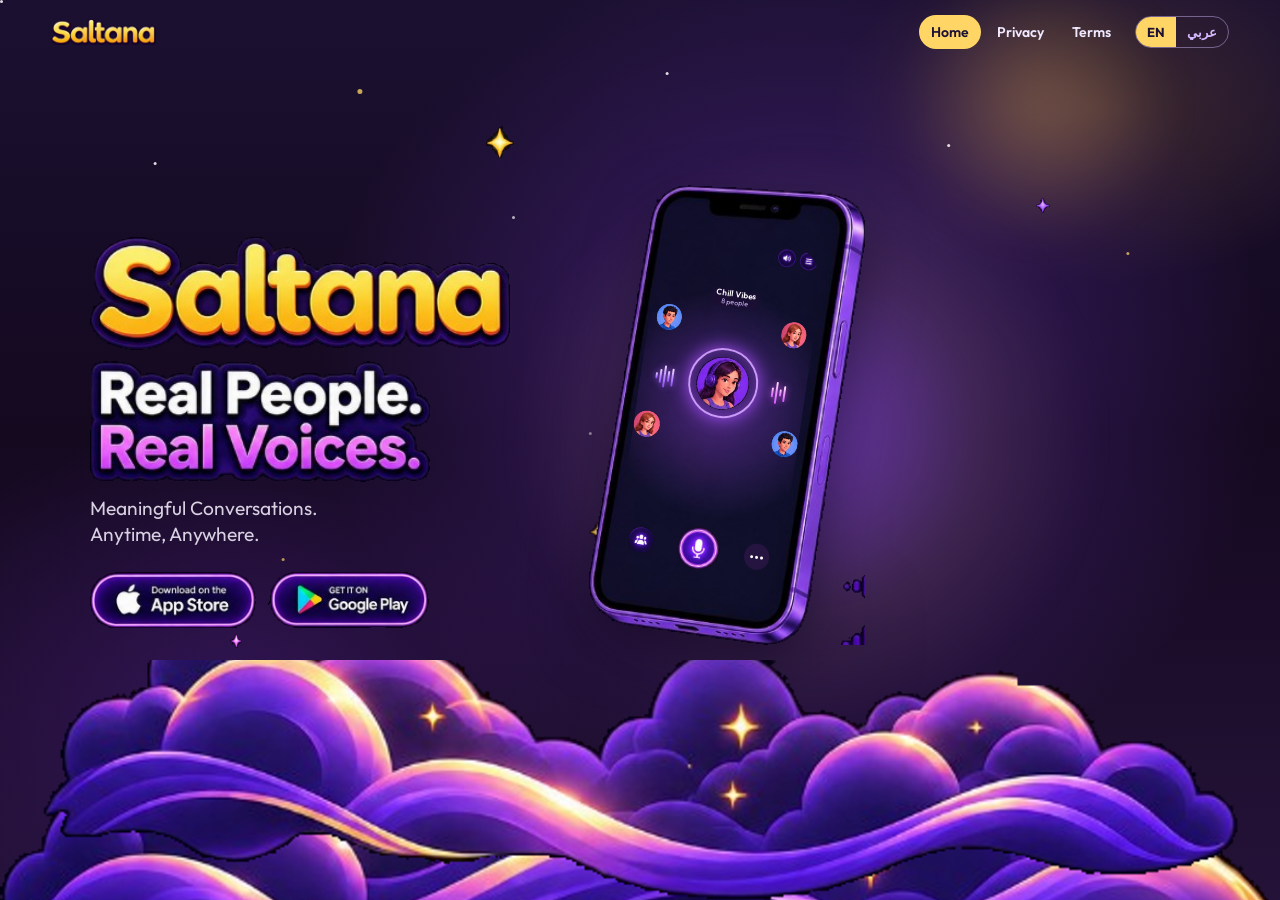
==== index.html @ 7be0dad9 "Show one animated voice room on the phone and join the clouds into a single band." ====
<!DOCTYPE html>
<html lang="en">
<head>
  <meta charset="utf-8">
  <meta name="viewport" content="width=device-width, initial-scale=1">
  <title>Saltana — Real People. Real Voices.</title>
  <meta name="description" content="Saltana is a live voice chat app. Meaningful conversations, anytime, anywhere.">
  <link rel="icon" href="favicon.svg" type="image/svg+xml">
  <link rel="preconnect" href="https://fonts.googleapis.com">
  <link rel="preconnect" href="https://fonts.gstatic.com" crossorigin>
  <link href="https://fonts.googleapis.com/css2?family=Outfit:wght@400;500;600;700&family=Tajawal:wght@400;500;700&display=swap" rel="stylesheet">
  <link rel="stylesheet" href="css/chrome.css?v=3">
  <link rel="stylesheet" href="styles.css?v=42">
  <script>
    (function () {
      if (localStorage.getItem("saltana-lang") === "ar") {
        document.documentElement.lang = "ar";
        document.documentElement.dir = "rtl";
      }
    })();
  </script>
</head>
<body data-page="home" data-title="title_home">
  <div class="page">
    <div class="sky" aria-hidden="true">
      <div class="glow glow-phone"></div>
      <div class="glow glow-gold"></div>
      <div class="stars"></div>
      <img class="spark a" src="assets/spark.png?v=2" alt="">
      <img class="spark b" src="assets/spark-c.png" alt="">
      <img class="spark c" src="assets/spark-sm.png?v=2" alt="">
      <img class="spark d" src="assets/spark-d.png" alt="">
      <div class="cloud-band">
        <img src="assets/cloud-band.png?v=5" alt="">
      </div>
    </div>

    <header class="topbar">
      <a class="home-mark" href="index.html"><img src="assets/wordmark.png?v=1" alt="Saltana"></a>
      <nav class="menu">
        <a href="index.html" data-nav="home" data-i18n="nav_home">Home</a>
        <a href="privacy.html" data-nav="privacy" data-i18n="nav_privacy">Privacy</a>
        <a href="terms.html" data-nav="terms" data-i18n="nav_terms">Terms</a>
        <div class="langs" role="group" aria-label="Language">
          <button type="button" data-set-lang="en">EN</button>
          <button type="button" data-set-lang="ar">عربي</button>
        </div>
      </nav>
    </header>

    <main>
      <section class="brand">
        <img class="logo" src="assets/logo.png?v=5" alt="Saltana" data-i18n-alt="alt_logo">
        <img class="headline" src="assets/headline.png" alt="Real People. Real Voices.">
        <h1 data-i18n-html="hero_title">Real People.<br><em>Real Voices.</em></h1>
        <p data-i18n-html="hero_sub">Meaningful Conversations.<br>Anytime, Anywhere.</p>
        <div class="stores">
          <a href="https://apps.apple.com/app/saltana">
            <img src="assets/app-store.png?v=3" alt="Download on the App Store" data-i18n-alt="alt_apple">
          </a>
          <a href="https://play.google.com/store/apps/details?id=com.saltana.app">
            <img src="assets/google-play.png?v=3" alt="Get it on Google Play" data-i18n-alt="alt_play">
          </a>
        </div>
      </section>
      <div class="devices">
        <div class="phone">
          <img class="bezel" src="assets/live/phone.png?v=1" alt="Saltana voice room on a phone" data-i18n-alt="alt_phone">
          <div class="screen" aria-hidden="true">
            <div class="hud">
              <img src="assets/live/speaker.png?v=1" alt="">
              <img src="assets/live/menu.png?v=1" alt="">
            </div>
            <div class="room"><b>Chill Vibes</b><span>8 people</span></div>
            <img class="seat s1" src="assets/live/ava2.png?v=1" alt="">
            <img class="seat s2" src="assets/live/ava3.png?v=1" alt="">
            <img class="seat s3" src="assets/live/ava3.png?v=1" alt="">
            <img class="seat s4" src="assets/live/ava2.png?v=1" alt="">
            <span class="eq left">
              <i></i><i></i><i></i><i></i><i></i>
            </span>
            <span class="eq right">
              <i></i><i></i><i></i><i></i>
            </span>
            <div class="hero">
              <i></i>
              <img src="assets/live/ava1.png?v=1" alt="">
            </div>
            <div class="dock">
              <img src="assets/live/people.png?v=1" alt="">
              <div class="mic">
                <i></i>
                <i></i>
                <img src="assets/live/mic.png?v=1" alt="">
              </div>
              <span class="more"><i></i><i></i><i></i></span>
            </div>
          </div>
        </div>
      </div>
    </main>
  </div>
  <script src="js/i18n.js"></script>
</body>
</html>
---- css/chrome.css ----
* { box-sizing: border-box; }

html, body {
  margin: 0;
  background: #14091f;
  color: #f6f1ff;
  font-family: Outfit, "Segoe UI", sans-serif;
}

html[lang="ar"] body {
  font-family: Tajawal, Outfit, sans-serif;
}

.topbar {
  position: relative;
  z-index: 8;
  direction: ltr;
  display: flex;
  align-items: center;
  justify-content: space-between;
  gap: 16px;
  min-height: 64px;
  padding: 10px 4vw;
}

.home-mark {
  display: flex;
  align-items: center;
  flex: none;
  line-height: 0;
  text-decoration: none;
}

.home-mark img {
  height: 26px;
  width: auto;
  display: block;
}

.menu {
  display: flex;
  align-items: center;
  justify-content: flex-end;
  flex-wrap: wrap;
  gap: 4px;
}

.menu a {
  color: #efe8ff;
  text-decoration: none;
  font-size: 14px;
  font-weight: 600;
  padding: 8px 12px;
  border-radius: 999px;
}

.menu a:hover { color: #ffd666; }

.menu a[aria-current="page"] {
  background: #ffd666;
  color: #1e1235;
}

.langs {
  display: flex;
  margin-inline-start: 8px;
  border: 1px solid rgba(212, 187, 255, 0.45);
  border-radius: 999px;
  overflow: hidden;
}

.langs button {
  appearance: none;
  border: 0;
  background: transparent;
  color: #d4bbff;
  font: inherit;
  font-size: 13px;
  font-weight: 700;
  padding: 7px 11px;
  cursor: pointer;
}

.langs button[aria-pressed="true"] {
  background: #ffd666;
  color: #1e1235;
}

@media (max-width: 720px) {
  .topbar { min-height: 54px; padding: 8px 3vw; gap: 8px; }
  .home-mark img { height: 20px; }
  .menu a { font-size: 12px; padding: 6px 8px; }
  .langs { margin-inline-start: 4px; }
  .langs button { font-size: 12px; padding: 6px 8px; }
}
---- styles.css ----
* { box-sizing: border-box; }

html, body {
  height: 100%;
  overflow: hidden;
  color: #fff;
}

.page {
  position: relative;
  height: 100vh;
  height: 100dvh;
  display: flex;
  flex-direction: column;
  overflow: hidden;
  background:
    radial-gradient(ellipse 55% 70% at 62% 42%, rgba(98, 48, 176, 0.55), transparent 68%),
    radial-gradient(ellipse 40% 45% at 18% 78%, rgba(74, 28, 130, 0.45), transparent 70%),
    radial-gradient(ellipse 30% 28% at 86% 12%, rgba(255, 186, 72, 0.16), transparent 70%),
    linear-gradient(180deg, #1b1030 0%, #14091f 48%, #241238 100%);
}

.sky { position: absolute; inset: 0; pointer-events: none; }

.glow {
  position: absolute;
  border-radius: 50%;
  filter: blur(20px);
}

.glow-phone {
  width: 46vw;
  height: 46vw;
  right: 14vw;
  top: 16vh;
  background: radial-gradient(circle, rgba(168, 92, 255, 0.45), rgba(255, 214, 102, 0.08) 42%, transparent 70%);
  animation: pulse 8s ease-in-out infinite;
}

.glow-gold {
  width: 22vw;
  height: 22vw;
  right: 8vw;
  top: -4vh;
  background: radial-gradient(circle, rgba(255, 196, 90, 0.28), transparent 68%);
}

.stars {
  position: absolute;
  width: 3px;
  height: 3px;
  border-radius: 50%;
  background: #fff;
  box-shadow:
    12vw 18vh 0 0 #fff,
    28vw 10vh 0 1px rgba(255, 214, 102, 0.9),
    40vw 24vh 0 0 rgba(255, 255, 255, 0.8),
    52vw 8vh 0 0 #fff,
    63vw 30vh 0 1px rgba(212, 187, 255, 0.9),
    8vw 42vh 0 0 rgba(255, 255, 255, 0.7),
    22vw 62vh 0 0 rgba(255, 214, 102, 0.8),
    74vw 16vh 0 0 #fff,
    88vw 28vh 0 0 rgba(255, 214, 102, 0.85),
    46vw 48vh 0 0 rgba(255, 255, 255, 0.55);
  opacity: 0.85;
}

.spark { position: absolute; }
.spark.a { width: 28px; top: 14vh; left: 38vw; animation: drift 9s ease-in-out infinite; }
.spark.b { width: 18px; top: 58vh; left: 46vw; animation: drift 11s ease-in-out infinite reverse; }
.spark.c { width: 14px; top: 22vh; right: 18vw; animation: drift 8s ease-in-out infinite; }
.spark.d { width: 12px; bottom: 28vh; left: 18vw; }

.cloud-band {
  position: absolute;
  z-index: 2;
  left: 0;
  right: 0;
  bottom: 0;
  height: 240px;
  overflow: hidden;
  pointer-events: none;
}

.cloud-band img {
  position: absolute;
  left: 0;
  width: 100%;
  height: 100%;
  object-fit: cover;
  object-position: center 45%;
}

.ribbons {
  position: absolute;
  z-index: 3;
  inset-inline-end: 1vw;
  bottom: 8px;
  width: min(340px, 30vw);
  display: flex;
  flex-direction: column;
  align-items: flex-end;
  pointer-events: none;
}

.ribbons img {
  display: block;
  width: 100%;
  height: auto;
}

.ribbons img:nth-child(1) { width: 42%; margin-bottom: -18px; }
.ribbons img:nth-child(2) { width: 72%; margin-bottom: -28px; }

main {
  position: relative;
  z-index: 5;
  flex: 1;
  min-height: 0;
  display: flex;
  align-items: center;
  justify-content: flex-start;
  width: 100%;
  padding: 0 5vw 11vh 7vw;
}

.brand {
  width: min(440px, 42%);
  flex: 0 0 auto;
}

.logo {
  width: min(420px, 34vw);
  height: auto;
  display: block;
  margin-bottom: 1.2vh;
}

.headline {
  width: min(340px, 28vw);
  height: auto;
  display: block;
  margin-bottom: 1.4vh;
}

html:not([lang="ar"]) h1 { display: none; }
html[lang="ar"] .headline { display: none; }

h1 {
  margin: 0;
  font-size: clamp(36px, 4.8vw, 76px);
  font-weight: 700;
  line-height: 0.96;
  letter-spacing: -0.035em;
}

h1 em {
  font-style: normal;
  color: #d4bbff;
  text-shadow: 0 0 22px rgba(179, 136, 255, 0.55);
}

.brand p {
  margin: 1.6vh 0 0;
  color: rgba(246, 241, 255, 0.86);
  font-size: clamp(15px, 1.5vw, 24px);
  line-height: 1.35;
}

.stores {
  display: flex;
  flex-wrap: wrap;
  gap: 12px;
  margin-top: 2.6vh;
}

.stores a {
  display: block;
  line-height: 0;
  transition: transform 0.2s ease, filter 0.2s ease;
}

.stores a:hover {
  transform: translateY(-2px);
  filter: brightness(1.08);
}

.stores img { height: 56px; width: auto; display: block; }

.devices {
  position: absolute;
  z-index: 4;
  inset-inline-start: 46%;
  top: 42%;
  width: min(430px, 36vw);
  height: min(460px, calc(100dvh - 250px));
  transform: translateY(-50%);
  animation: float 6.5s ease-in-out infinite;
}

.phone {
  position: absolute;
  left: 0;
  top: 0;
  height: min(100%, calc(100dvh - 430px));
  aspect-ratio: 253 / 421;
  filter: drop-shadow(0 22px 28px rgba(12, 4, 28, 0.55));
}

.phone .bezel {
  display: block;
  width: 100%;
  height: 100%;
  object-fit: contain;
}

.screen {
  position: absolute;
  left: 47%;
  top: 49%;
  width: 60%;
  height: 74%;
  transform: translate(-50%, -50%) rotate(8.4deg);
  overflow: hidden;
  border-radius: 14%;
  font-family: Outfit, Tajawal, sans-serif;
  container-type: inline-size;
}

.screen::before {
  content: "";
  position: absolute;
  inset: 0;
  background: radial-gradient(circle at 50% 48%, rgba(150, 70, 230, 0.45), transparent 58%);
}

.hud {
  position: absolute;
  top: 0;
  right: 4%;
  display: flex;
  gap: 4px;
  z-index: 2;
}

.hud img { width: 18px; height: auto; display: block; }

.room {
  position: absolute;
  z-index: 2;
  left: 50%;
  top: 14%;
  transform: translateX(-50%);
  width: max-content;
  max-width: 46%;
  margin: 0;
  padding: 0.5cqw 2.2cqw 0.7cqw;
  border-radius: 1.6cqw;
  background: rgba(28, 14, 52, 0.72);
  text-align: center;
  line-height: 1.05;
}

.room b,
.room span {
  display: block;
  margin: 0;
  line-height: 1.05;
}

.room b {
  color: #fff;
  font-size: 5cqw;
  font-weight: 600;
}

.room span {
  color: #d4bbff;
  font-size: 4.2cqw;
}

.seat {
  position: absolute;
  width: 16%;
  aspect-ratio: 1;
  border-radius: 50%;
  z-index: 2;
  animation: talk 3.2s ease-in-out infinite;
}

.s1 { left: 4%; top: 21%; }
.s2 { left: 80%; top: 21%; animation-delay: -0.8s; }
.s3 { left: 0%; top: 53%; animation-delay: -1.6s; }
.s4 { left: 84%; top: 53%; animation-delay: -2.4s; }

.hero {
  position: absolute;
  z-index: 2;
  left: 34%;
  top: 34%;
  width: 32%;
}

.hero img {
  position: relative;
  z-index: 1;
  width: 100%;
  display: block;
  border-radius: 50%;
}

.hero i {
  position: absolute;
  inset: -16%;
  border-radius: 50%;
  border: 2px solid rgba(210, 160, 255, 0.95);
  box-shadow: 0 0 18px rgba(170, 80, 255, 0.95), inset 0 0 12px rgba(170, 80, 255, 0.45);
  animation: glow 1.3s ease-in-out infinite;
}

.eq {
  position: absolute;
  z-index: 2;
  top: 39%;
  height: 22px;
  display: flex;
  align-items: center;
  gap: 2px;
}

.eq.left { left: 9%; }
.eq.right { right: 12%; }

.eq i {
  display: block;
  width: 2px;
  border-radius: 99px;
  transform-origin: center;
  animation: bar 0.7s ease-in-out infinite;
}

.eq.left i {
  background: linear-gradient(#f4dcff, #8a45ff);
  box-shadow: 0 0 6px rgba(170, 110, 255, 0.85);
}

.eq.right i {
  width: 2px;
  background: linear-gradient(#ffe0f4, #d454ff);
  box-shadow: 0 0 6px rgba(220, 90, 255, 0.8);
}

.eq.left i:nth-child(1) { height: 28%; animation-duration: 0.42s; }
.eq.left i:nth-child(2) { height: 62%; animation-duration: 0.68s; animation-delay: -0.2s; }
.eq.left i:nth-child(3) { height: 100%; animation-duration: 0.51s; animation-delay: -0.34s; }
.eq.left i:nth-child(4) { height: 48%; animation-duration: 0.76s; animation-delay: -0.12s; }
.eq.left i:nth-child(5) { height: 84%; animation-duration: 0.47s; animation-delay: -0.48s; }
.eq.left i:nth-child(6) { height: 36%; animation-duration: 0.63s; animation-delay: -0.22s; }
.eq.left i:nth-child(7) { height: 18%; animation-duration: 0.55s; animation-delay: -0.4s; }

.eq.right i:nth-child(1) { height: 46%; animation-duration: 0.58s; animation-delay: -0.08s; }
.eq.right i:nth-child(2) { height: 100%; animation-duration: 0.44s; animation-delay: -0.3s; }
.eq.right i:nth-child(3) { height: 34%; animation-duration: 0.81s; animation-delay: -0.16s; }
.eq.right i:nth-child(4) { height: 72%; animation-duration: 0.53s; animation-delay: -0.42s; }
.eq.right i:nth-child(5) { height: 22%; animation-duration: 0.66s; animation-delay: -0.24s; }

.dock {
  position: absolute;
  z-index: 3;
  left: 7%;
  right: 7%;
  bottom: 3%;
  display: flex;
  align-items: center;
  justify-content: space-between;
}

.dock > img { width: 18%; height: auto; display: block; }

.mic {
  position: relative;
  width: 30%;
}

.mic img {
  position: relative;
  z-index: 1;
  width: 100%;
  display: block;
}

.mic i {
  position: absolute;
  left: 8%;
  top: 8%;
  width: 84%;
  height: 84%;
  border-radius: 50%;
  border: 2px solid rgba(220, 180, 255, 0.95);
  animation: ping 1.5s ease-out infinite;
}

.mic i:nth-child(2) { animation-delay: 0.75s; }

.more {
  width: 18%;
  aspect-ratio: 1;
  border-radius: 50%;
  background: #24143f;
  display: flex;
  align-items: center;
  justify-content: center;
  gap: 2px;
}

.more i {
  width: 3px;
  height: 3px;
  border-radius: 50%;
  background: #fff;
}

@keyframes talk {
  0%, 62%, 100% { transform: scale(1); filter: none; }
  18%, 40% { transform: scale(1.16); filter: drop-shadow(0 0 8px rgba(220, 190, 255, 1)); }
}

@keyframes glow {
  0%, 100% { transform: scale(0.9); opacity: 0.65; }
  50% { transform: scale(1.08); opacity: 1; }
}

@keyframes bar {
  0%, 100% { transform: scaleY(0.28); }
  50% { transform: scaleY(1); }
}

@keyframes ping {
  0% { transform: scale(0.78); opacity: 0.9; }
  100% { transform: scale(1.65); opacity: 0; }
}

html[dir="rtl"] .room { transform: translateX(-50%) scaleX(-1); }

html[dir="rtl"] .devices {
  animation-name: float-flip;
}

@keyframes float {
  0%, 100% { transform: translateY(-50%); }
  50% { transform: translateY(calc(-50% - 8px)); }
}

.cast {
  position: absolute;
  z-index: 4;
  inset-inline-end: 2vw;
  top: 13vh;
  width: min(170px, 14vw);
  display: flex;
  flex-direction: column;
  align-items: flex-end;
  gap: 8px;
  pointer-events: none;
}

.cast .ava { width: 72%; height: auto; }
.cast .grid { width: 100%; height: auto; }
.cast .mic { width: 48%; height: auto; margin-inline-end: 8%; }
.cast .row { display: flex; align-items: center; gap: 6px; }
.cast .row img { width: 34px; height: auto; }

@keyframes float-flip {
  0%, 100% { transform: translateY(-50%) scaleX(-1); }
  50% { transform: translateY(calc(-50% - 8px)) scaleX(-1); }
}

@keyframes drift {
  0%, 100% { transform: translateY(0); }
  50% { transform: translateY(-6px); }
}

@keyframes pulse {
  0%, 100% { opacity: 0.75; }
  50% { opacity: 1; }
}

@media (min-width: 1400px) {
  .brand { width: min(500px, 34%); }
  .logo { width: min(460px, 24vw); }
  .headline { width: min(360px, 20vw); }
  .devices {
    width: min(560px, 32vw);
    height: min(600px, calc(100dvh - 280px));
  }
  .cloud-band { height: 280px; }
}

@media (max-height: 760px) and (min-width: 901px) {
  .logo { width: min(300px, 28vw); margin-bottom: 1vh; }
  .headline { width: min(240px, 24vw); }
  .devices { width: min(340px, 34vw); height: min(380px, calc(100dvh - 210px)); }
  .cloud-band { height: 190px; }
  .cast { width: 120px; top: 12vh; }
  .cast .row img { width: 26px; }
  h1 { font-size: clamp(28px, 3.8vw, 48px); }
  .brand p { font-size: 15px; margin-top: 1vh; }
  .stores { margin-top: 1.4vh; }
  .stores img { height: 44px; }
  .ribbons { width: min(240px, 26vw); }
  main { padding-bottom: 8vh; }
}

@media (max-width: 900px) {
  main {
    justify-content: flex-start;
    padding: 0 4vw 10vh 5vw;
  }

  .brand {
    width: min(260px, 46%);
    text-align: start;
  }

  .devices { inset-inline-start: 48%; width: min(220px, 42%); height: min(320px, calc(100dvh - 180px)); }
  .cast, .ribbons { display: none; }

  .logo { width: min(200px, 48vw); margin: 0 0 1vh; }
  .headline { width: min(170px, 42vw); margin-bottom: 1vh; }
  h1 { font-size: clamp(20px, 4.2vw, 32px); }
  .brand p { font-size: 12px; margin-top: 0.8vh; }
  .stores { margin-top: 1.2vh; gap: 8px; }
  .stores img { height: 34px; }

  .cloud-band { height: 150px; }
}

@media (max-width: 900px) and (max-height: 700px) {
  .logo { width: 150px; }
  .headline { width: 130px; }
  h1 { font-size: 20px; }
  .stores img { height: 30px; }
}

@media (prefers-reduced-motion: reduce) {
  .devices, .spark, .glow-phone { animation: none; }
}
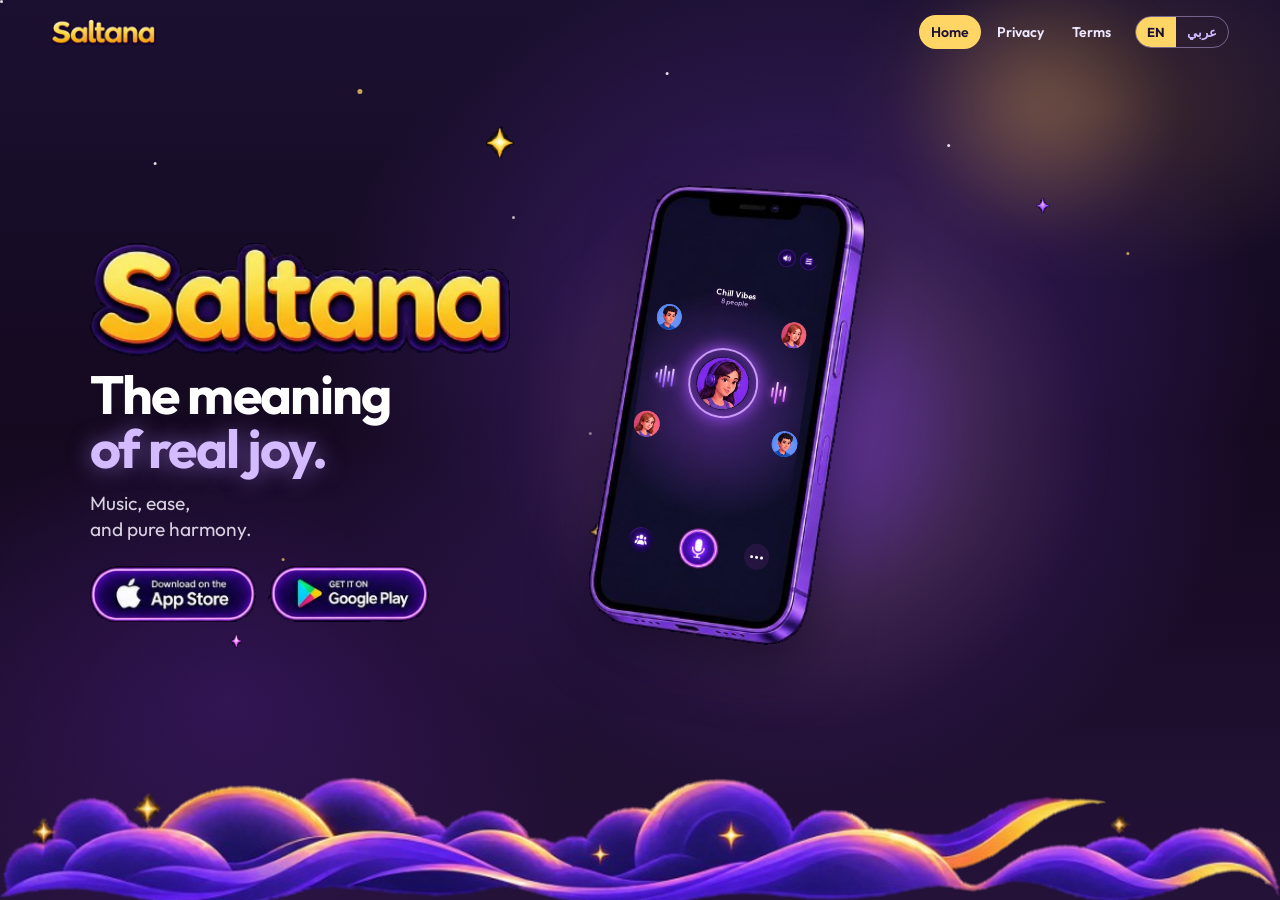
==== commit 687c1d6c: "Set the slogan around real joy and sit a sharper cloud wave on the bottom of the page." ====
--- a/index.html
+++ b/index.html
@@ -3,14 +3,14 @@
 <head>
   <meta charset="utf-8">
   <meta name="viewport" content="width=device-width, initial-scale=1">
-  <title>Saltana — Real People. Real Voices.</title>
-  <meta name="description" content="Saltana is a live voice chat app. Meaningful conversations, anytime, anywhere.">
+  <title>Saltana — The meaning of real joy.</title>
+  <meta name="description" content="Saltana is a live voice chat app. The meaning of real joy.">
   <link rel="icon" href="favicon.svg" type="image/svg+xml">
   <link rel="preconnect" href="https://fonts.googleapis.com">
   <link rel="preconnect" href="https://fonts.gstatic.com" crossorigin>
   <link href="https://fonts.googleapis.com/css2?family=Outfit:wght@400;500;600;700&family=Tajawal:wght@400;500;700&display=swap" rel="stylesheet">
   <link rel="stylesheet" href="css/chrome.css?v=3">
-  <link rel="stylesheet" href="styles.css?v=42">
+  <link rel="stylesheet" href="styles.css?v=50">
   <script>
     (function () {
       if (localStorage.getItem("saltana-lang") === "ar") {
@@ -31,7 +31,7 @@
       <img class="spark c" src="assets/spark-sm.png?v=2" alt="">
       <img class="spark d" src="assets/spark-d.png" alt="">
       <div class="cloud-band">
-        <img src="assets/cloud-band.png?v=5" alt="">
+        <img src="assets/cloud-band.png?v=9" alt="">
       </div>
     </div>
 
@@ -51,9 +51,8 @@
     <main>
       <section class="brand">
         <img class="logo" src="assets/logo.png?v=5" alt="Saltana" data-i18n-alt="alt_logo">
-        <img class="headline" src="assets/headline.png" alt="Real People. Real Voices.">
-        <h1 data-i18n-html="hero_title">Real People.<br><em>Real Voices.</em></h1>
-        <p data-i18n-html="hero_sub">Meaningful Conversations.<br>Anytime, Anywhere.</p>
+        <h1 data-i18n-html="hero_title">The meaning<br><em>of real joy.</em></h1>
+        <p data-i18n-html="hero_sub">Music, ease,<br>and pure harmony.</p>
         <div class="stores">
           <a href="https://apps.apple.com/app/saltana">
             <img src="assets/app-store.png?v=3" alt="Download on the App Store" data-i18n-alt="alt_apple">
@@ -65,7 +64,7 @@
       </section>
       <div class="devices">
         <div class="phone">
-          <img class="bezel" src="assets/live/phone.png?v=1" alt="Saltana voice room on a phone" data-i18n-alt="alt_phone">
+          <img class="bezel" src="assets/live/phone.png?v=3" alt="Saltana voice room on a phone" data-i18n-alt="alt_phone">
           <div class="screen" aria-hidden="true">
             <div class="hud">
               <img src="assets/live/speaker.png?v=1" alt="">
@@ -100,6 +99,6 @@
       </div>
     </main>
   </div>
-  <script src="js/i18n.js"></script>
+  <script src="js/i18n.js?v=6"></script>
 </body>
 </html>
--- a/styles.css
+++ b/styles.css
@@ -76,19 +76,18 @@
   z-index: 2;
   left: 0;
   right: 0;
-  bottom: 0;
-  height: 240px;
-  overflow: hidden;
+  bottom: -8px;
+  aspect-ratio: 3965 / 407;
   pointer-events: none;
 }
 
 .cloud-band img {
   position: absolute;
-  left: 0;
+  inset: 0;
   width: 100%;
   height: 100%;
-  object-fit: cover;
-  object-position: center 45%;
+  object-fit: fill;
+  display: block;
 }
 
 .ribbons {
@@ -136,23 +135,15 @@
   margin-bottom: 1.2vh;
 }
 
-.headline {
-  width: min(340px, 28vw);
-  height: auto;
-  display: block;
-  margin-bottom: 1.4vh;
-}
-
-html:not([lang="ar"]) h1 { display: none; }
-html[lang="ar"] .headline { display: none; }
-
 h1 {
-  margin: 0;
-  font-size: clamp(36px, 4.8vw, 76px);
+  margin: 0 0 0.4vh;
+  font-size: clamp(32px, 4.2vw, 64px);
   font-weight: 700;
-  line-height: 0.96;
-  letter-spacing: -0.035em;
-}
+  line-height: 1.02;
+  letter-spacing: -0.03em;
+}
+
+html[dir="rtl"] h1 { letter-spacing: 0; }
 
 h1 em {
   font-style: normal;
@@ -440,11 +431,9 @@
   100% { transform: scale(1.65); opacity: 0; }
 }
 
+html[dir="rtl"] .phone { transform: scaleX(-1); }
+
 html[dir="rtl"] .room { transform: translateX(-50%) scaleX(-1); }
-
-html[dir="rtl"] .devices {
-  animation-name: float-flip;
-}
 
 @keyframes float {
   0%, 100% { transform: translateY(-50%); }
@@ -470,11 +459,6 @@
 .cast .row { display: flex; align-items: center; gap: 6px; }
 .cast .row img { width: 34px; height: auto; }
 
-@keyframes float-flip {
-  0%, 100% { transform: translateY(-50%) scaleX(-1); }
-  50% { transform: translateY(calc(-50% - 8px)) scaleX(-1); }
-}
-
 @keyframes drift {
   0%, 100% { transform: translateY(0); }
   50% { transform: translateY(-6px); }
@@ -488,19 +472,15 @@
 @media (min-width: 1400px) {
   .brand { width: min(500px, 34%); }
   .logo { width: min(460px, 24vw); }
-  .headline { width: min(360px, 20vw); }
   .devices {
     width: min(560px, 32vw);
     height: min(600px, calc(100dvh - 280px));
   }
-  .cloud-band { height: 280px; }
 }
 
 @media (max-height: 760px) and (min-width: 901px) {
   .logo { width: min(300px, 28vw); margin-bottom: 1vh; }
-  .headline { width: min(240px, 24vw); }
   .devices { width: min(340px, 34vw); height: min(380px, calc(100dvh - 210px)); }
-  .cloud-band { height: 190px; }
   .cast { width: 120px; top: 12vh; }
   .cast .row img { width: 26px; }
   h1 { font-size: clamp(28px, 3.8vw, 48px); }
@@ -526,18 +506,15 @@
   .cast, .ribbons { display: none; }
 
   .logo { width: min(200px, 48vw); margin: 0 0 1vh; }
-  .headline { width: min(170px, 42vw); margin-bottom: 1vh; }
   h1 { font-size: clamp(20px, 4.2vw, 32px); }
   .brand p { font-size: 12px; margin-top: 0.8vh; }
   .stores { margin-top: 1.2vh; gap: 8px; }
   .stores img { height: 34px; }
 
-  .cloud-band { height: 150px; }
 }
 
 @media (max-width: 900px) and (max-height: 700px) {
   .logo { width: 150px; }
-  .headline { width: 130px; }
   h1 { font-size: 20px; }
   .stores img { height: 30px; }
 }
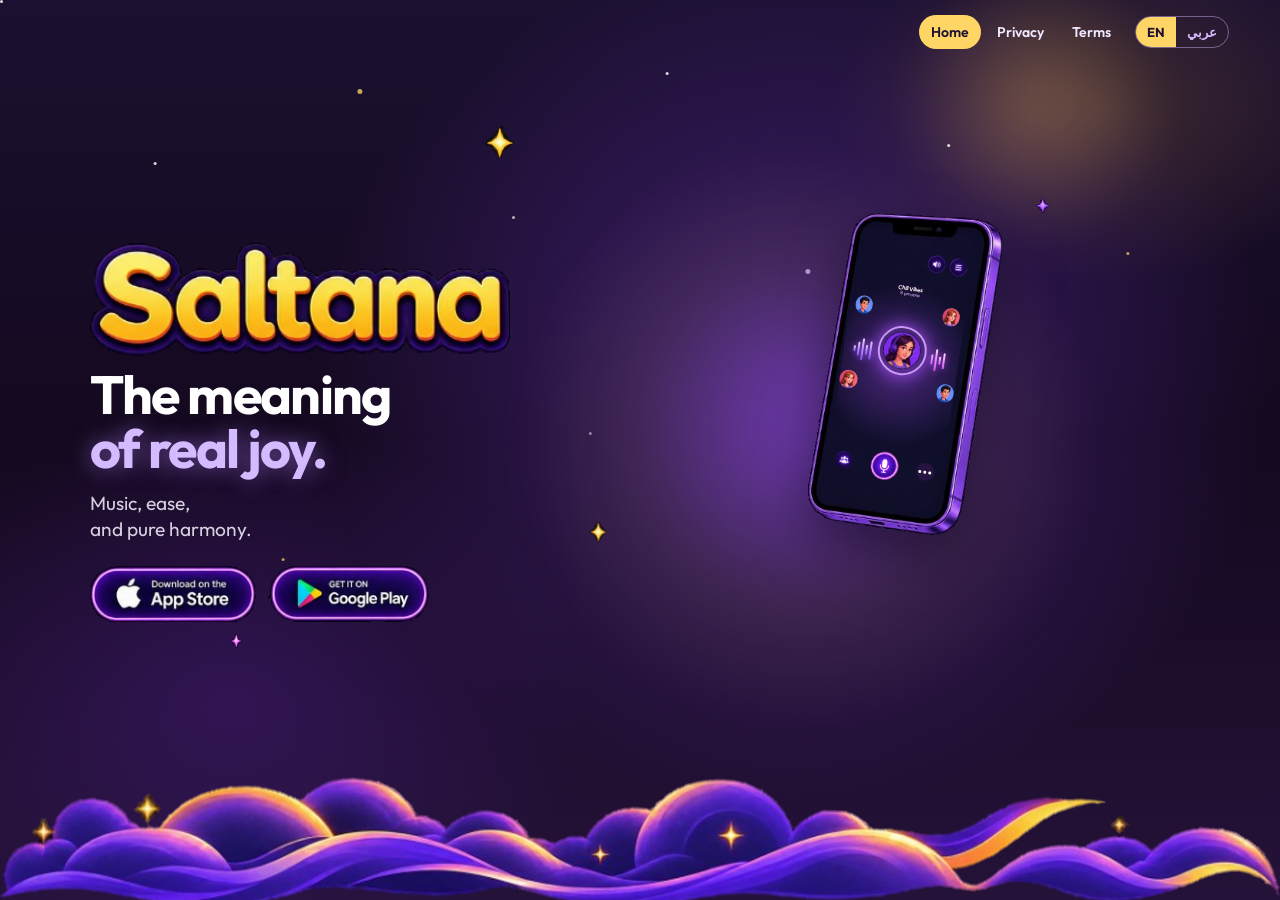
==== commit 58a200f8: "Center the phone beside the logo and align the public policies with the stores." ====
--- a/index.html
+++ b/index.html
@@ -9,8 +9,8 @@
   <link rel="preconnect" href="https://fonts.googleapis.com">
   <link rel="preconnect" href="https://fonts.gstatic.com" crossorigin>
   <link href="https://fonts.googleapis.com/css2?family=Outfit:wght@400;500;600;700&family=Tajawal:wght@400;500;700&display=swap" rel="stylesheet">
-  <link rel="stylesheet" href="css/chrome.css?v=3">
-  <link rel="stylesheet" href="styles.css?v=50">
+  <link rel="stylesheet" href="css/chrome.css?v=4">
+  <link rel="stylesheet" href="styles.css?v=58">
   <script>
     (function () {
       if (localStorage.getItem("saltana-lang") === "ar") {
@@ -36,7 +36,6 @@
     </div>
 
     <header class="topbar">
-      <a class="home-mark" href="index.html"><img src="assets/wordmark.png?v=1" alt="Saltana"></a>
       <nav class="menu">
         <a href="index.html" data-nav="home" data-i18n="nav_home">Home</a>
         <a href="privacy.html" data-nav="privacy" data-i18n="nav_privacy">Privacy</a>
@@ -62,6 +61,7 @@
           </a>
         </div>
       </section>
+      <div class="stage">
       <div class="devices">
         <div class="phone">
           <img class="bezel" src="assets/live/phone.png?v=3" alt="Saltana voice room on a phone" data-i18n-alt="alt_phone">
@@ -97,6 +97,7 @@
           </div>
         </div>
       </div>
+      </div>
     </main>
   </div>
   <script src="js/i18n.js?v=6"></script>
--- a/css/chrome.css
+++ b/css/chrome.css
@@ -43,6 +43,7 @@
   justify-content: flex-end;
   flex-wrap: wrap;
   gap: 4px;
+  margin-inline-start: auto;
 }
 
 .menu a {
--- a/styles.css
+++ b/styles.css
@@ -120,7 +120,9 @@
   align-items: center;
   justify-content: flex-start;
   width: 100%;
-  padding: 0 5vw 11vh 7vw;
+  padding-top: 0;
+  padding-bottom: 11vh;
+  padding-inline: 7vw 5vw;
 }
 
 .brand {
@@ -178,22 +180,36 @@
 
 .stores img { height: 56px; width: auto; display: block; }
 
+.stage {
+  position: relative;
+  flex: 1 1 auto;
+  align-self: stretch;
+  min-width: 0;
+  margin-inline-end: -5vw;
+}
+
 .devices {
   position: absolute;
   z-index: 4;
-  inset-inline-start: 46%;
+  left: 50%;
+  right: auto;
   top: 42%;
   width: min(430px, 36vw);
   height: min(460px, calc(100dvh - 250px));
-  transform: translateY(-50%);
-  animation: float 6.5s ease-in-out infinite;
+  transform: translate(-50%, -50%);
+  animation: float-center 6.5s ease-in-out infinite;
 }
 
 .phone {
   position: absolute;
+  top: 0;
+  bottom: 0;
   left: 0;
-  top: 0;
-  height: min(100%, calc(100dvh - 430px));
+  right: 0;
+  height: 70%;
+  width: auto;
+  max-width: 100%;
+  margin: auto;
   aspect-ratio: 253 / 421;
   filter: drop-shadow(0 22px 28px rgba(12, 4, 28, 0.55));
 }
@@ -440,6 +456,11 @@
   50% { transform: translateY(calc(-50% - 8px)); }
 }
 
+@keyframes float-center {
+  0%, 100% { transform: translate(-50%, -50%); }
+  50% { transform: translate(-50%, calc(-50% - 8px)); }
+}
+
 .cast {
   position: absolute;
   z-index: 4;
@@ -476,11 +497,13 @@
     width: min(560px, 32vw);
     height: min(600px, calc(100dvh - 280px));
   }
+  .phone { height: 72%; }
 }
 
 @media (max-height: 760px) and (min-width: 901px) {
   .logo { width: min(300px, 28vw); margin-bottom: 1vh; }
   .devices { width: min(340px, 34vw); height: min(380px, calc(100dvh - 210px)); }
+  .phone { height: 70%; }
   .cast { width: 120px; top: 12vh; }
   .cast .row img { width: 26px; }
   h1 { font-size: clamp(28px, 3.8vw, 48px); }
@@ -497,12 +520,24 @@
     padding: 0 4vw 10vh 5vw;
   }
 
+  .stage { position: static; margin-inline-end: 0; }
+
   .brand {
     width: min(260px, 46%);
     text-align: start;
   }
 
-  .devices { inset-inline-start: 48%; width: min(220px, 42%); height: min(320px, calc(100dvh - 180px)); }
+  .devices {
+    left: auto;
+    right: auto;
+    inset-inline-start: 48%;
+    inset-inline-end: auto;
+    width: min(220px, 42%);
+    height: min(320px, calc(100dvh - 180px));
+    transform: translateY(-50%);
+    animation-name: float;
+  }
+  .phone { height: 100%; }
   .cast, .ribbons { display: none; }
 
   .logo { width: min(200px, 48vw); margin: 0 0 1vh; }
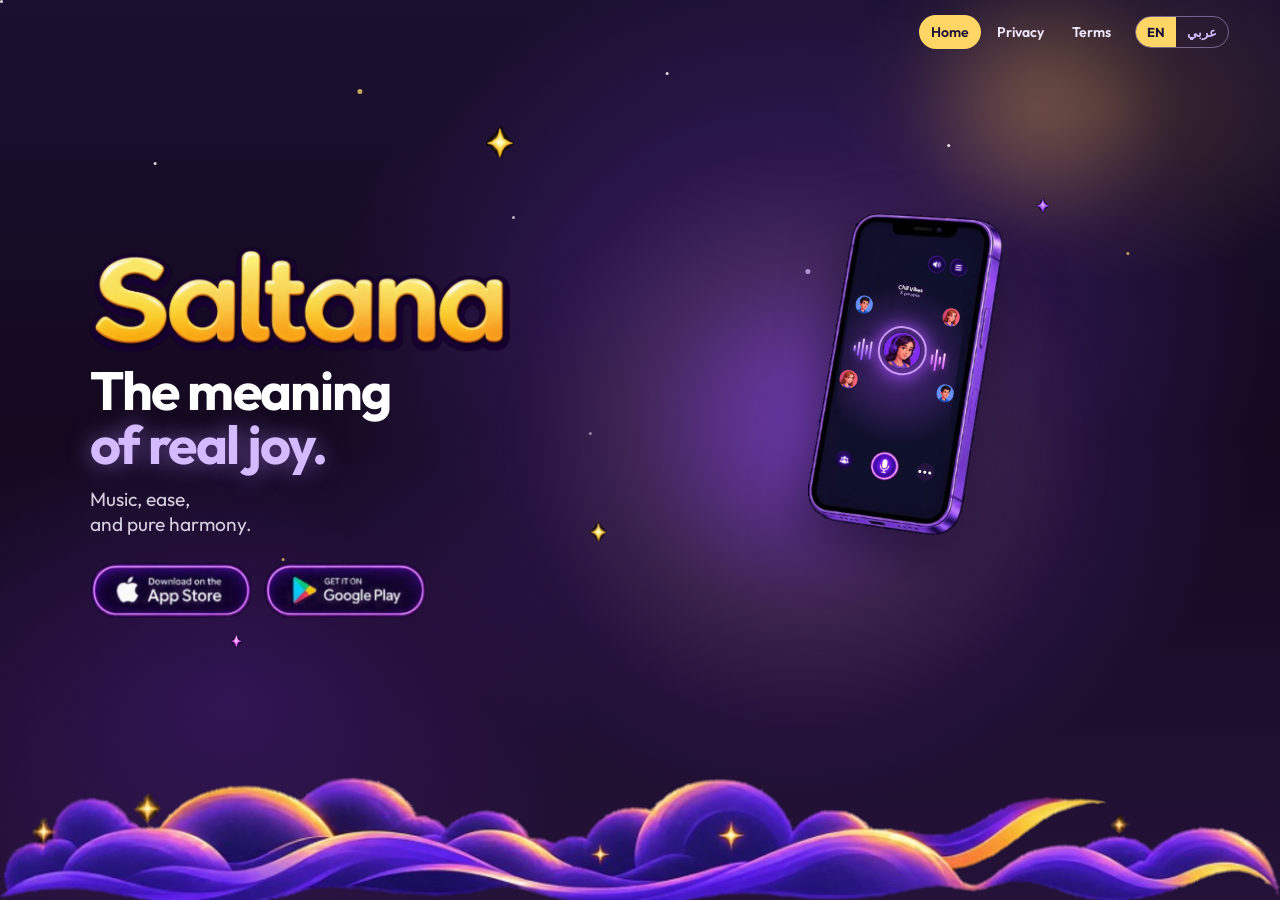
==== commit 6727d2b6: "Serve sharper images as small WebP files so the page loads faster." ====
--- a/index.html
+++ b/index.html
@@ -11,6 +11,9 @@
   <link href="https://fonts.googleapis.com/css2?family=Outfit:wght@400;500;600;700&family=Tajawal:wght@400;500;700&display=swap" rel="stylesheet">
   <link rel="stylesheet" href="css/chrome.css?v=4">
   <link rel="stylesheet" href="styles.css?v=58">
+  <link rel="preload" as="image" href="assets/logo.webp?v=1" fetchpriority="high">
+  <link rel="preload" as="image" href="assets/cloud-band.webp?v=1" fetchpriority="high">
+  <link rel="preload" as="image" href="assets/live/phone.webp?v=1">
   <script>
     (function () {
       if (localStorage.getItem("saltana-lang") === "ar") {
@@ -26,12 +29,12 @@
       <div class="glow glow-phone"></div>
       <div class="glow glow-gold"></div>
       <div class="stars"></div>
-      <img class="spark a" src="assets/spark.png?v=2" alt="">
-      <img class="spark b" src="assets/spark-c.png" alt="">
-      <img class="spark c" src="assets/spark-sm.png?v=2" alt="">
-      <img class="spark d" src="assets/spark-d.png" alt="">
+      <img class="spark a" src="assets/spark.webp?v=1" alt="">
+      <img class="spark b" src="assets/spark-c.webp?v=1" alt="">
+      <img class="spark c" src="assets/spark-sm.webp?v=1" alt="">
+      <img class="spark d" src="assets/spark-d.webp?v=1" alt="">
       <div class="cloud-band">
-        <img src="assets/cloud-band.png?v=9" alt="">
+        <img src="assets/cloud-band.webp?v=1" alt="" fetchpriority="high">
       </div>
     </div>
 
@@ -49,32 +52,32 @@
 
     <main>
       <section class="brand">
-        <img class="logo" src="assets/logo.png?v=5" alt="Saltana" data-i18n-alt="alt_logo">
+        <img class="logo" src="assets/logo.webp?v=1" alt="Saltana" data-i18n-alt="alt_logo" fetchpriority="high">
         <h1 data-i18n-html="hero_title">The meaning<br><em>of real joy.</em></h1>
         <p data-i18n-html="hero_sub">Music, ease,<br>and pure harmony.</p>
         <div class="stores">
           <a href="https://apps.apple.com/app/saltana">
-            <img src="assets/app-store.png?v=3" alt="Download on the App Store" data-i18n-alt="alt_apple">
+            <img src="assets/app-store.webp?v=1" alt="Download on the App Store" data-i18n-alt="alt_apple">
           </a>
           <a href="https://play.google.com/store/apps/details?id=com.saltana.app">
-            <img src="assets/google-play.png?v=3" alt="Get it on Google Play" data-i18n-alt="alt_play">
+            <img src="assets/google-play.webp?v=1" alt="Get it on Google Play" data-i18n-alt="alt_play">
           </a>
         </div>
       </section>
       <div class="stage">
       <div class="devices">
         <div class="phone">
-          <img class="bezel" src="assets/live/phone.png?v=3" alt="Saltana voice room on a phone" data-i18n-alt="alt_phone">
+          <img class="bezel" src="assets/live/phone.webp?v=1" alt="Saltana voice room on a phone" data-i18n-alt="alt_phone">
           <div class="screen" aria-hidden="true">
             <div class="hud">
-              <img src="assets/live/speaker.png?v=1" alt="">
-              <img src="assets/live/menu.png?v=1" alt="">
+              <img src="assets/live/speaker.webp?v=1" alt="">
+              <img src="assets/live/menu.webp?v=1" alt="">
             </div>
             <div class="room"><b>Chill Vibes</b><span>8 people</span></div>
-            <img class="seat s1" src="assets/live/ava2.png?v=1" alt="">
-            <img class="seat s2" src="assets/live/ava3.png?v=1" alt="">
-            <img class="seat s3" src="assets/live/ava3.png?v=1" alt="">
-            <img class="seat s4" src="assets/live/ava2.png?v=1" alt="">
+            <img class="seat s1" src="assets/live/ava2.webp?v=1" alt="">
+            <img class="seat s2" src="assets/live/ava3.webp?v=1" alt="">
+            <img class="seat s3" src="assets/live/ava3.webp?v=1" alt="">
+            <img class="seat s4" src="assets/live/ava2.webp?v=1" alt="">
             <span class="eq left">
               <i></i><i></i><i></i><i></i><i></i>
             </span>
@@ -83,14 +86,14 @@
             </span>
             <div class="hero">
               <i></i>
-              <img src="assets/live/ava1.png?v=1" alt="">
+              <img src="assets/live/ava1.webp?v=1" alt="">
             </div>
             <div class="dock">
-              <img src="assets/live/people.png?v=1" alt="">
+              <img src="assets/live/people.webp?v=1" alt="">
               <div class="mic">
                 <i></i>
                 <i></i>
-                <img src="assets/live/mic.png?v=1" alt="">
+                <img src="assets/live/mic.webp?v=1" alt="">
               </div>
               <span class="more"><i></i><i></i><i></i></span>
             </div>
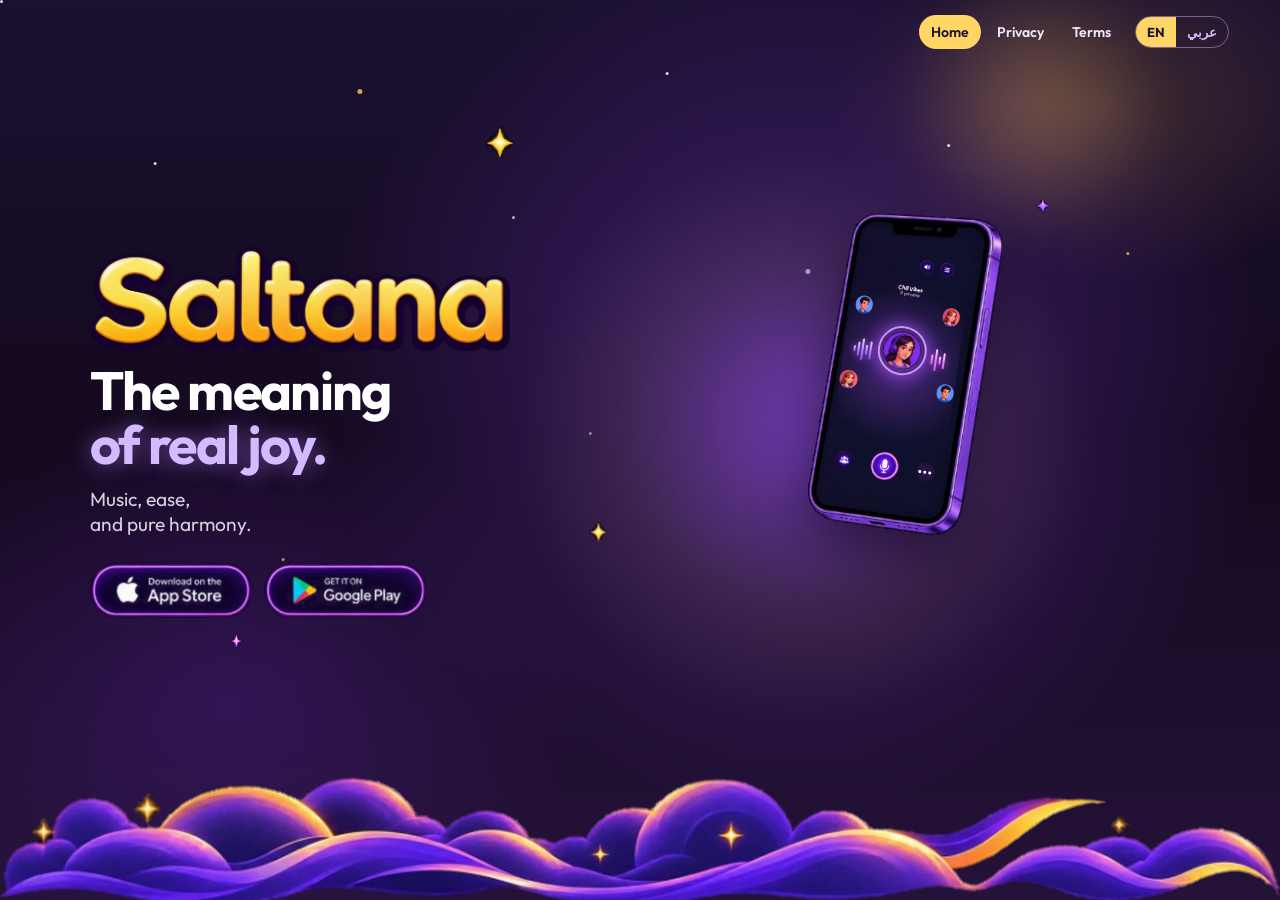
==== commit 9232db1c: "Keep the phone sound and menu icons fully visible in the screen corner." ====
--- a/index.html
+++ b/index.html
@@ -10,7 +10,7 @@
   <link rel="preconnect" href="https://fonts.gstatic.com" crossorigin>
   <link href="https://fonts.googleapis.com/css2?family=Outfit:wght@400;500;600;700&family=Tajawal:wght@400;500;700&display=swap" rel="stylesheet">
   <link rel="stylesheet" href="css/chrome.css?v=4">
-  <link rel="stylesheet" href="styles.css?v=58">
+  <link rel="stylesheet" href="styles.css?v=62">
   <link rel="preload" as="image" href="assets/logo.webp?v=1" fetchpriority="high">
   <link rel="preload" as="image" href="assets/cloud-band.webp?v=1" fetchpriority="high">
   <link rel="preload" as="image" href="assets/live/phone.webp?v=1">
--- a/styles.css
+++ b/styles.css
@@ -243,14 +243,22 @@
 
 .hud {
   position: absolute;
-  top: 0;
-  right: 4%;
-  display: flex;
-  gap: 4px;
+  top: 5cqw;
+  right: 16cqw;
+  display: flex;
+  align-items: center;
+  flex-wrap: nowrap;
+  gap: 5cqw;
   z-index: 2;
 }
 
-.hud img { width: 18px; height: auto; display: block; }
+.hud img {
+  width: 12cqw;
+  height: 12cqw;
+  flex: 0 0 auto;
+  object-fit: contain;
+  display: block;
+}
 
 .room {
   position: absolute;
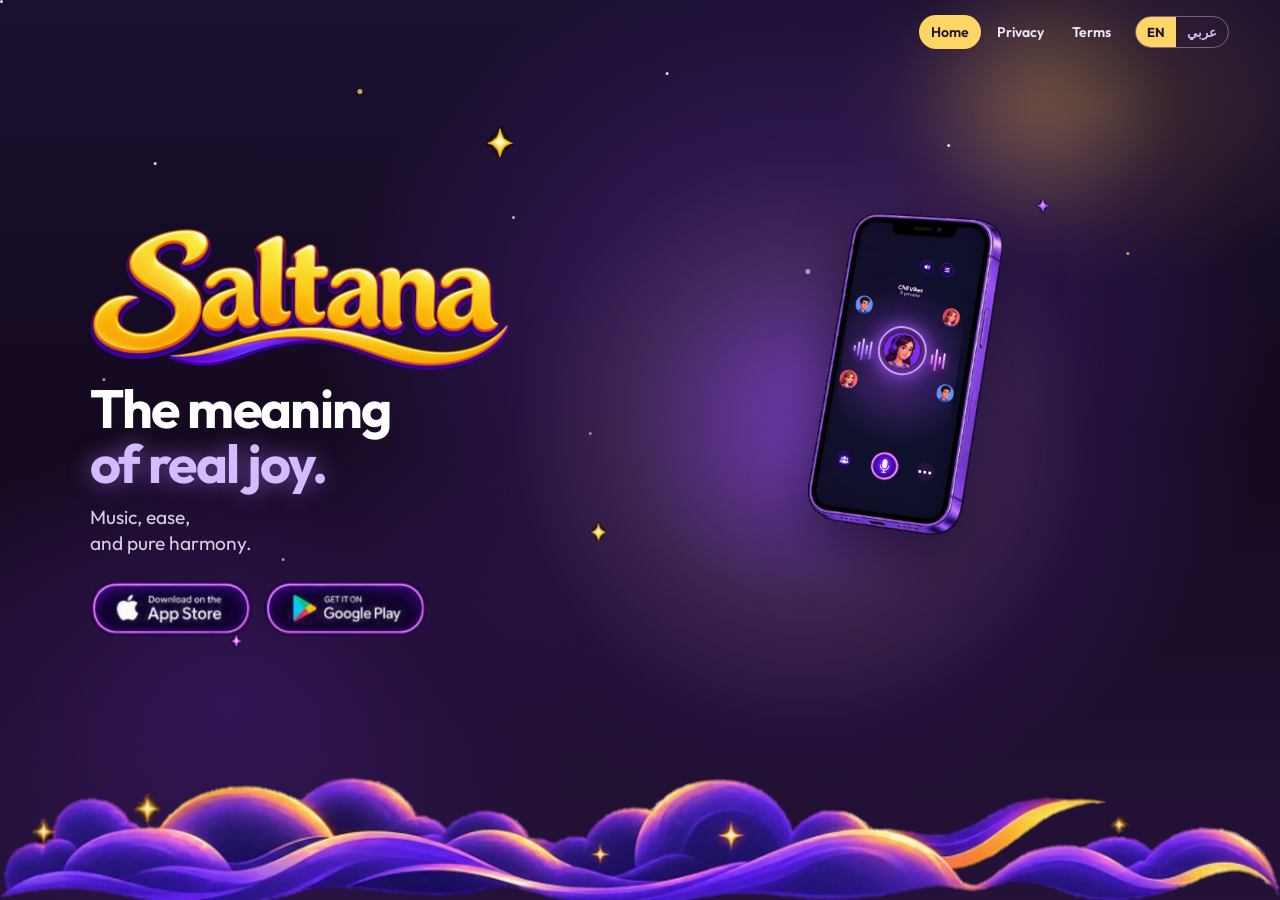
==== commit 31951daa: "Use the new Saltana wordmark and tab icon on the website." ====
--- a/index.html
+++ b/index.html
@@ -5,13 +5,15 @@
   <meta name="viewport" content="width=device-width, initial-scale=1">
   <title>Saltana — The meaning of real joy.</title>
   <meta name="description" content="Saltana is a live voice chat app. The meaning of real joy.">
-  <link rel="icon" href="favicon.svg" type="image/svg+xml">
+  <link rel="icon" href="favicon.ico" sizes="48x48">
+  <link rel="icon" href="favicon.png" type="image/png" sizes="32x32">
+  <link rel="apple-touch-icon" href="apple-touch-icon.png">
   <link rel="preconnect" href="https://fonts.googleapis.com">
   <link rel="preconnect" href="https://fonts.gstatic.com" crossorigin>
   <link href="https://fonts.googleapis.com/css2?family=Outfit:wght@400;500;600;700&family=Tajawal:wght@400;500;700&display=swap" rel="stylesheet">
-  <link rel="stylesheet" href="css/chrome.css?v=4">
-  <link rel="stylesheet" href="styles.css?v=62">
-  <link rel="preload" as="image" href="assets/logo.webp?v=1" fetchpriority="high">
+  <link rel="stylesheet" href="css/chrome.css?v=5">
+  <link rel="stylesheet" href="styles.css?v=64">
+  <link rel="preload" as="image" href="assets/logo.webp?v=2" fetchpriority="high">
   <link rel="preload" as="image" href="assets/cloud-band.webp?v=1" fetchpriority="high">
   <link rel="preload" as="image" href="assets/live/phone.webp?v=1">
   <script>
@@ -52,16 +54,16 @@
 
     <main>
       <section class="brand">
-        <img class="logo" src="assets/logo.webp?v=1" alt="Saltana" data-i18n-alt="alt_logo" fetchpriority="high">
+        <img class="logo" src="assets/logo.webp?v=2" alt="Saltana" data-i18n-alt="alt_logo" fetchpriority="high">
         <h1 data-i18n-html="hero_title">The meaning<br><em>of real joy.</em></h1>
         <p data-i18n-html="hero_sub">Music, ease,<br>and pure harmony.</p>
         <div class="stores">
-          <a href="https://apps.apple.com/app/saltana">
+          <button type="button">
             <img src="assets/app-store.webp?v=1" alt="Download on the App Store" data-i18n-alt="alt_apple">
-          </a>
-          <a href="https://play.google.com/store/apps/details?id=com.saltana.app">
+          </button>
+          <button type="button">
             <img src="assets/google-play.webp?v=1" alt="Get it on Google Play" data-i18n-alt="alt_play">
-          </a>
+          </button>
         </div>
       </section>
       <div class="stage">
--- a/css/chrome.css
+++ b/css/chrome.css
@@ -32,7 +32,7 @@
 }
 
 .home-mark img {
-  height: 26px;
+  height: 42px;
   width: auto;
   display: block;
 }
@@ -89,7 +89,7 @@
 
 @media (max-width: 720px) {
   .topbar { min-height: 54px; padding: 8px 3vw; gap: 8px; }
-  .home-mark img { height: 20px; }
+  .home-mark img { height: 34px; }
   .menu a { font-size: 12px; padding: 6px 8px; }
   .langs { margin-inline-start: 4px; }
   .langs button { font-size: 12px; padding: 6px 8px; }
--- a/styles.css
+++ b/styles.css
@@ -167,13 +167,17 @@
   margin-top: 2.6vh;
 }
 
-.stores a {
+.stores button {
   display: block;
   line-height: 0;
+  padding: 0;
+  border: 0;
+  background: none;
+  cursor: pointer;
   transition: transform 0.2s ease, filter 0.2s ease;
 }
 
-.stores a:hover {
+.stores button:hover {
   transform: translateY(-2px);
   filter: brightness(1.08);
 }
@@ -197,7 +201,6 @@
   width: min(430px, 36vw);
   height: min(460px, calc(100dvh - 250px));
   transform: translate(-50%, -50%);
-  animation: float-center 6.5s ease-in-out infinite;
 }
 
 .phone {
@@ -459,16 +462,6 @@
 
 html[dir="rtl"] .room { transform: translateX(-50%) scaleX(-1); }
 
-@keyframes float {
-  0%, 100% { transform: translateY(-50%); }
-  50% { transform: translateY(calc(-50% - 8px)); }
-}
-
-@keyframes float-center {
-  0%, 100% { transform: translate(-50%, -50%); }
-  50% { transform: translate(-50%, calc(-50% - 8px)); }
-}
-
 .cast {
   position: absolute;
   z-index: 4;
@@ -543,7 +536,6 @@
     width: min(220px, 42%);
     height: min(320px, calc(100dvh - 180px));
     transform: translateY(-50%);
-    animation-name: float;
   }
   .phone { height: 100%; }
   .cast, .ribbons { display: none; }
